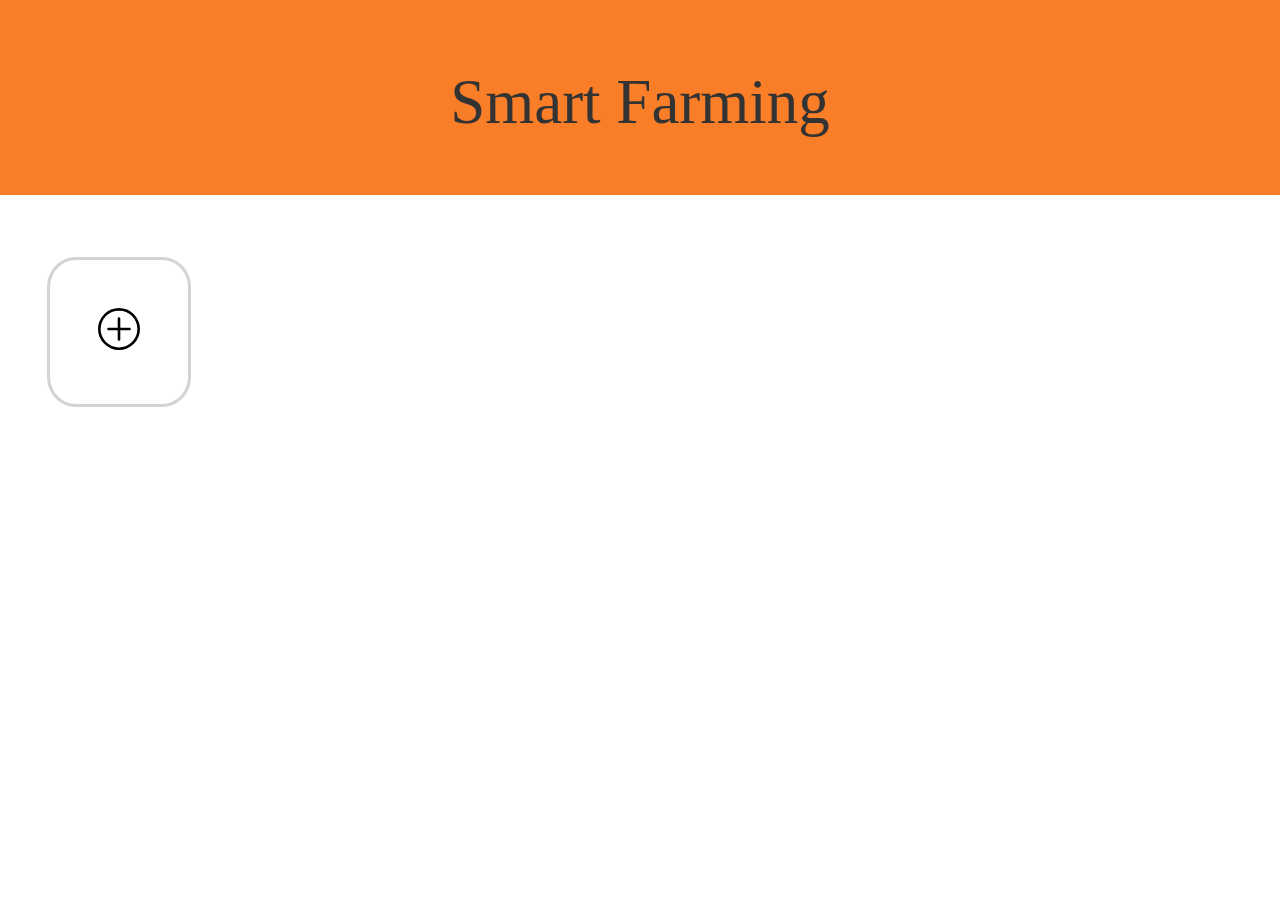
==== index.html @ 33960cea "Rapih2" ====
<!DOCTYPE html>
<html>
  <head>
    <title>SPARTA Milestone 2</title>
    <meta name="viewport" content="width=device-width, initial-scale=1, shrink-to-fit=no">
    <!-- Dengan bootstrap ini websitenya uda responsive -->
    <link rel="stylesheet" href="https://stackpath.bootstrapcdn.com/bootstrap/4.5.0/css/bootstrap.min.css" integrity="sha384-9aIt2nRpC12Uk9gS9baDl411NQApFmC26EwAOH8WgZl5MYYxFfc+NcPb1dKGj7Sk" crossorigin="anonymous">
    <link rel="stylesheet" href="https://maxcdn.bootstrapcdn.com/bootstrap/3.4.1/css/bootstrap.min.css">
    <!-- Kalau misal ada tambahan styling bs d tambah d bwh -->
    <link rel="stylesheet" href="./styles.css" type="text/css"/>
    <script src="https://ajax.googleapis.com/ajax/libs/jquery/3.5.1/jquery.min.js"></script>
    <script src="https://maxcdn.bootstrapcdn.com/bootstrap/3.4.1/js/bootstrap.min.js"></script>
  </head>

  <body>
    <div class="jumbotron text-center">
      <h1 class="text-white">Smart Farming</h1>
    </div>

    <div class="container-fluid">
      <div class="row" id="plot-list">
        <div class="col-sm-4 d-flex justify-content-center">
          <button class="content button" onClick="addPlot()">
            <svg width="3em" height="3em" viewBox="0 0 16 16" class="bi bi-plus-circle" fill="black" xmlns="http://www.w3.org/2000/svg">
              <path fill-rule="evenodd" d="M8 3.5a.5.5 0 0 1 .5.5v4a.5.5 0 0 1-.5.5H4a.5.5 0 0 1 0-1h3.5V4a.5.5 0 0 1 .5-.5z"/>
              <path fill-rule="evenodd" d="M7.5 8a.5.5 0 0 1 .5-.5h4a.5.5 0 0 1 0 1H8.5V12a.5.5 0 0 1-1 0V8z"/>
              <path fill-rule="evenodd" d="M8 15A7 7 0 1 0 8 1a7 7 0 0 0 0 14zm0 1A8 8 0 1 0 8 0a8 8 0 0 0 0 16z"/>
            </svg>
          </button>
        </div>
      </div>
    </div>

    <!-- Modal -->
    <div id="myModal" class="modal fade" role="dialog">
      <div class="modal-dialog">
        <!-- Modal content-->
        <div class="modal-content">
          <div class="modal-body" id="modal-body">
            <div class= "content">
              Contoh ya
              <p id="temperature"></p>
              <p id="temp-indicator"></p>
              <!-- Buat Logicnya tinggal di buka di script.js kalian tambah2in aja -->
            </div>

            <!-- Di bawah ini yang tolong dikerjakan ya gengs -->
            <div>
                Kelembapan 
            </div>
            <div class="content">
              <h2 style="text-align:center">Kadar pH</h2>
              <p style="text-align:center" id="ph"></p>
              <p style="text-align:center" id="ph-indicator"></p>
            </div>
            <div>
                Pencahayaan
            </div>
            <div class = "content"> 
              <img src="Termo.gif" align="left" style="width:60px;height:120px;margin: 0px 0px 0px 0px;">
              <h2 style="text-align:center">Suhu</h2>
              <p style="text-align:center" id="suhu">
              <p style="text-align:center" id="ind-suhu">
            </div>
            <div>
                Kualitas tanah
            </div>
          </div>
          <div class="modal-footer">
            <button type="button" class="btn btn-default" data-dismiss="modal">Close</button>
          </div>
        </div>

      </div>
    </div>

    <script src="./script.js"></script>
  </body>
</html>
---- styles.css ----
* { 
    /* '*' artinya semua element Klo misal mo ganti font tinggal tambahin aja .ttf nya trus ganti src d bwh*/
    font-family: ubuntu;
    src: url(./Ubuntu-Regular.ttf);
}

.jumbotron{
    background-color: rgb(250, 125, 40) !important; 
}

h3 {
    margin-bottom: 32px;
}

.content{
    border: solid lightgray 3px;
    border-radius: 20%;
    padding: 48px;
    margin: 32px;
}

.button {
    background-color: white;
}

.button:hover {
    background-color: rgb(220, 220, 220);
}
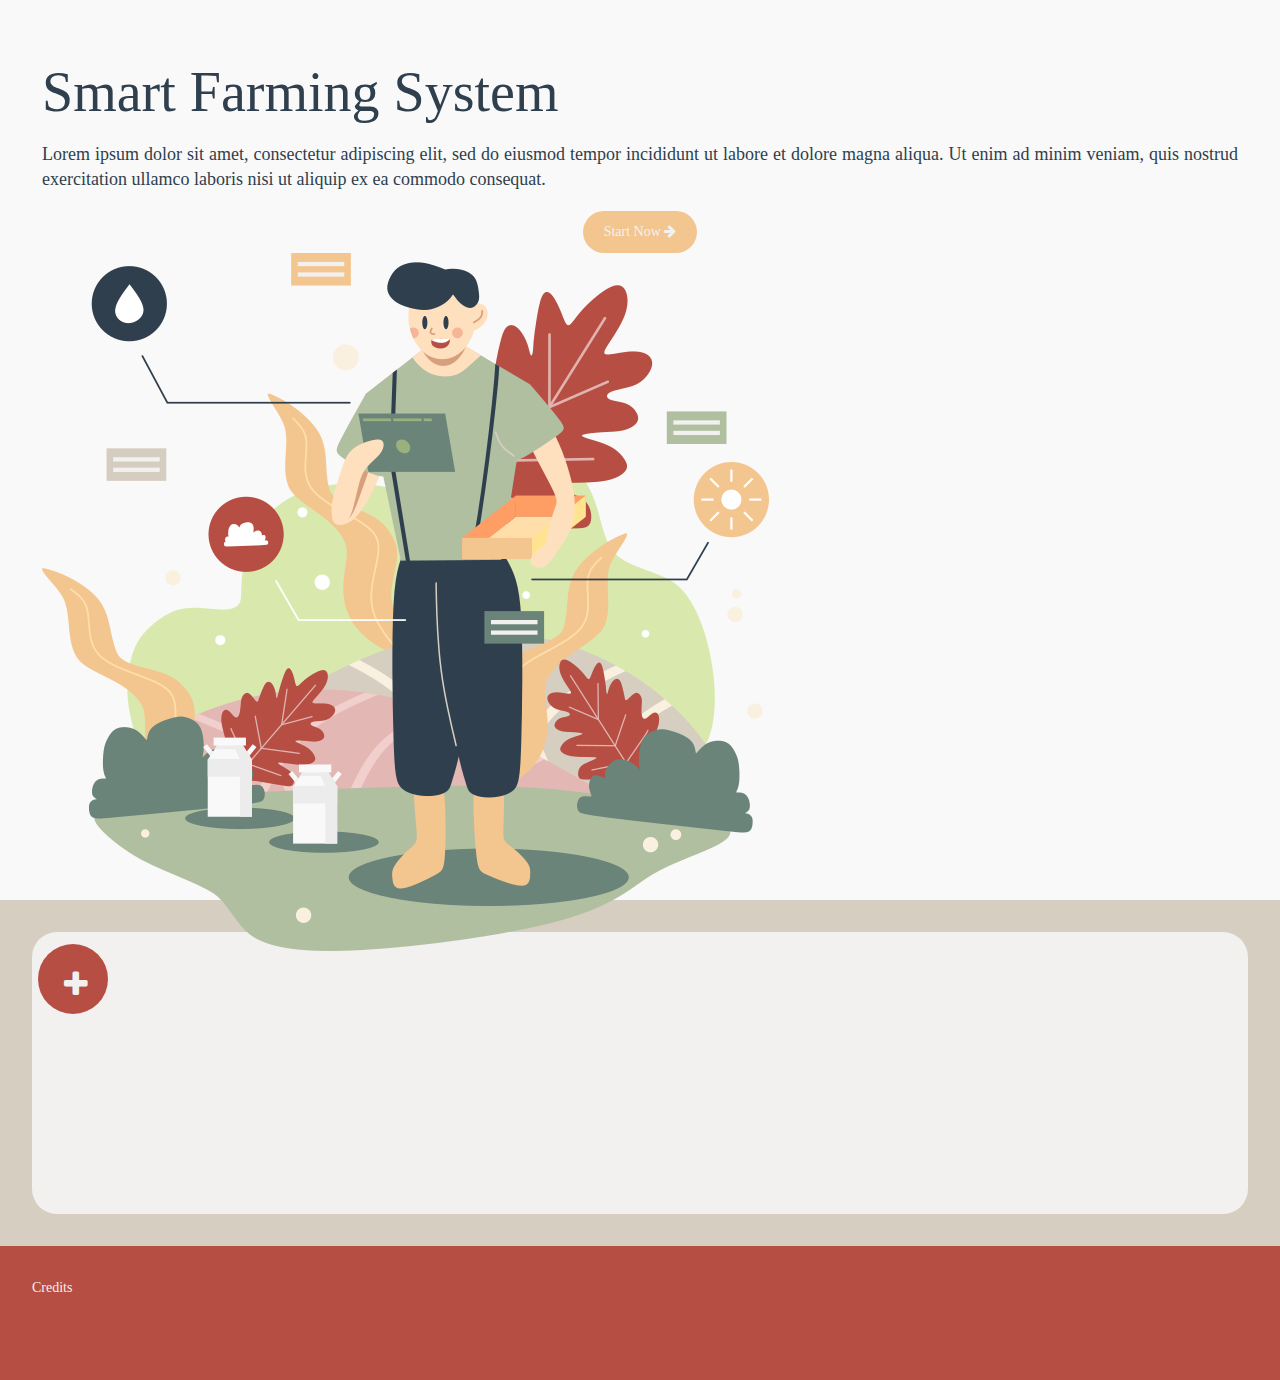
==== commit 340c082a: "ui update v1" ====
--- a/index.html
+++ b/index.html
@@ -1,34 +1,51 @@
 <!DOCTYPE html>
 <html>
   <head>
-    <title>SPARTA Milestone 2</title>
+    <title>Panen - Smart Farming System</title>
     <meta name="viewport" content="width=device-width, initial-scale=1, shrink-to-fit=no">
     <!-- Dengan bootstrap ini websitenya uda responsive -->
     <link rel="stylesheet" href="https://stackpath.bootstrapcdn.com/bootstrap/4.5.0/css/bootstrap.min.css" integrity="sha384-9aIt2nRpC12Uk9gS9baDl411NQApFmC26EwAOH8WgZl5MYYxFfc+NcPb1dKGj7Sk" crossorigin="anonymous">
     <link rel="stylesheet" href="https://maxcdn.bootstrapcdn.com/bootstrap/3.4.1/css/bootstrap.min.css">
     <!-- Kalau misal ada tambahan styling bs d tambah d bwh -->
     <link rel="stylesheet" href="./styles.css" type="text/css"/>
+    <link rel="stylesheet" href="https://cdnjs.cloudflare.com/ajax/libs/font-awesome/4.7.0/css/font-awesome.min.css">
     <script src="https://ajax.googleapis.com/ajax/libs/jquery/3.5.1/jquery.min.js"></script>
     <script src="https://maxcdn.bootstrapcdn.com/bootstrap/3.4.1/js/bootstrap.min.js"></script>
   </head>
 
   <body>
-    <div class="jumbotron text-center">
-      <h1 class="text-white">Smart Farming</h1>
+    <!-- Landing Page -->
+    <div class="col-12 landing-page" style="padding: 3em;">
+      <div class="row container-fluid">
+        <div class="col-6 justify-content-center align-self-center">
+          <h1 class="text-gray title" style="font-size: 4em;">Smart Farming System</h1>
+          <p style="text-align: justify; font-size: 18px; margin-top: 1em; margin-bottom: 1em;">
+            Lorem ipsum dolor sit amet, consectetur adipiscing elit, sed do eiusmod tempor incididunt ut labore et dolore magna aliqua. Ut enim ad minim veniam, quis nostrud exercitation ullamco laboris nisi ut aliquip ex ea commodo consequat. 
+          </p>
+          <div class="text-center">
+            <a href="#content"><button class="btn start-button" style="font-size: 1em;">Start Now </Start><i class="fa fa-arrow-right" aria-hidden="true"></i></button></a>
+          </div>
+        </div>
+
+        <div class="col-6">
+          <img class="img-fluid" src="./illust.png">
+        </div>
+
+      </div>
     </div>
-
-    <div class="container-fluid">
+    
+    <!-- Content -->
+    <div class="container-fluid plot-list-content w-75" id="content">
       <div class="row" id="plot-list">
-        <div class="col-sm-4 d-flex justify-content-center">
-          <button class="content button" onClick="addPlot()">
+          <!-- <button class="content button" onClick="addPlot()"> 
             <svg width="3em" height="3em" viewBox="0 0 16 16" class="bi bi-plus-circle" fill="black" xmlns="http://www.w3.org/2000/svg">
               <path fill-rule="evenodd" d="M8 3.5a.5.5 0 0 1 .5.5v4a.5.5 0 0 1-.5.5H4a.5.5 0 0 1 0-1h3.5V4a.5.5 0 0 1 .5-.5z"/>
               <path fill-rule="evenodd" d="M7.5 8a.5.5 0 0 1 .5-.5h4a.5.5 0 0 1 0 1H8.5V12a.5.5 0 0 1-1 0V8z"/>
               <path fill-rule="evenodd" d="M8 15A7 7 0 1 0 8 1a7 7 0 0 0 0 14zm0 1A8 8 0 1 0 8 0a8 8 0 0 0 0 16z"/>
-            </svg>
-          </button>
-        </div>
+            </svg> 
+          </button> -->
       </div>
+      <button type ="button" class="plus-button float-right" onClick="addPlot()"><i class="fa fa-plus"></i></button>
     </div>
 
     <!-- Modal -->
@@ -37,43 +54,57 @@
         <!-- Modal content-->
         <div class="modal-content">
           <div class="modal-body" id="modal-body">
-            <div class= "content">
-              Contoh ya
-              <p id="temperature"></p>
-              <p id="temp-indicator"></p>
+            <div class="justify-content-center"><img class="plot-img" src="placeholder-modal.png"></div>
+            <div class="title" style="font-size: 24px;">Status Plot</div>
               <!-- Buat Logicnya tinggal di buka di script.js kalian tambah2in aja -->
-            </div>
 
             <!-- Di bawah ini yang tolong dikerjakan ya gengs -->
-            <div>
-                Kelembapan 
-            </div>
-            <div class="content">
-              <h2 style="text-align:center">Kadar pH</h2>
-              <p style="text-align:center" id="ph"></p>
-              <p style="text-align:center" id="ph-indicator"></p>
-            </div>
-            <div>
-                Pencahayaan
-            </div>
-            <div class = "content"> 
-              <img src="Termo.gif" align="left" style="width:60px;height:120px;margin: 0px 0px 0px 0px;">
-              <h2 style="text-align:center">Suhu</h2>
-              <p style="text-align:center" id="suhu">
-              <p style="text-align:center" id="ind-suhu">
-            </div>
-            <div>
-                Kualitas tanah
+            <div class="container-fluid col-12">
+              <div class="row">
+                <div class="col-4">
+                  <div class="title">Kelembapan</div>
+                  <div style="font-size: 1em;">76%</div>
+                </div>
+                <div class="col-4">
+                  <div class="title">Kadar Nutrisi</div>
+                  <div style="font-size: 1em;">76%</div>
+                </div>
+                <div class="col-4">
+                  <div class="title">Pencahayaan</div>
+                  <div style="font-size: 1em;">76%</div>
+                </div>
+              </div>
+
+              <div class="row">
+                <div class="col-6">
+                  <div class="title">Suhu</div>
+                  <div style="font-size: 1em;">
+                    <p id="temperature"></p>
+                    Status :<p id="temp-indicator"></p>
+                  </div>
+                </div>
+                <div class="col-6">
+                  <div class="title">Kualitas Tanah</div>
+                  <div style="font-size: 1em;">76%</div>
+                </div>
+              </div>
             </div>
           </div>
+
           <div class="modal-footer">
             <button type="button" class="btn btn-default" data-dismiss="modal">Close</button>
+            <button type="button" class="btn btn-default" style="border-color: red;" >Delete</button>
           </div>
         </div>
 
       </div>
     </div>
 
+    <div id="credits" class="credits">
+      Credits
+    </div>
+
+
     <script src="./script.js"></script>
   </body>
 </html>--- a/styles.css
+++ b/styles.css
@@ -2,10 +2,37 @@
     /* '*' artinya semua element Klo misal mo ganti font tinggal tambahin aja .ttf nya trus ganti src d bwh*/
     font-family: ubuntu;
     src: url(./Ubuntu-Regular.ttf);
+    color: rgb(47, 63, 77);
 }
 
-.jumbotron{
-    background-color: rgb(250, 125, 40) !important; 
+.vertical-center {
+  margin: 0;
+  position: relative;
+  top: 50%;
+  /* transform: translateY(-50%); */
+}
+
+.title {
+    font-family: Yeseva One;
+    src: url(./YesevaOne-Regular.ttf);
+}
+
+html, body{
+    background-color: #d5cec1;
+    height: 100%;
+}
+
+.landing-page{
+    background-color: rgb(249, 249, 249) !important; 
+    height: 100%;
+    
+}
+
+.pos{
+    position:absolute;
+    top:50px;
+    /* right:50%; */
+    /* margin-right:200px; */
 }
 
 h3 {
@@ -13,16 +40,83 @@
 }
 
 .content{
-    border: solid lightgray 3px;
     border-radius: 20%;
     padding: 48px;
     margin: 32px;
+    filter: drop-shadow(0px 0px 5px  gray);
+}
+
+.plot-list-content{
+    background-color: #f2f1ef;
+    border-radius: 25px;
+    padding-top: 12px;
+    padding-left: 6px;
+    padding-right: 6px;
+    padding-bottom: 200px;
+    margin: 32px;
+}
+
+.plot-content{
+    background-color: #f2f1ef;
+    border-radius: 20px;
+    padding-bottom: 34px;
+    margin: 32px;
+    filter: drop-shadow(0px 0px 5px  lightgray);
+}
+
+.plot-img{
+    border-top-left-radius: 20px;
+    border-top-right-radius: 20px;
+    object-fit: cover;
+}
+
+.plot-check{
+    padding-left: 2em;
+    padding-right: 2em;
+    border-radius: 20px;
+    border-color: gray;
+}
+
+.plus-button{
+    background-color: #b64e43;
+    border-radius: 35px;
+    border: none;
+    position: sticky;
+    font-size: 30px;
+    text-align: center;
+    padding: 20px 26px;
+    width: 70px; 
+    height: 70px; 
+}
+
+.fa-arrow-right, .fa-plus{
+    color: #f2f1ef;
 }
 
 .button {
-    background-color: white;
+    border: none;
+    background-color: #f2f1ef;
 }
 
 .button:hover {
     background-color: rgb(220, 220, 220);
-}+}
+
+.start-button{
+    background-color: rgb(243, 197, 143);
+    border-radius: 25px;
+    padding-top: 10px;
+    padding-bottom: 10px;
+    padding-left: 20px;
+    padding-right: 20px;
+    color: #f2f1ef;
+}
+
+.credits{
+    background-color: #b64e43;
+    padding-left: 32px;
+    padding-right: 32px;
+    padding-top: 32px;
+    padding-bottom: 82px;
+    color: #f2f1ef;
+}
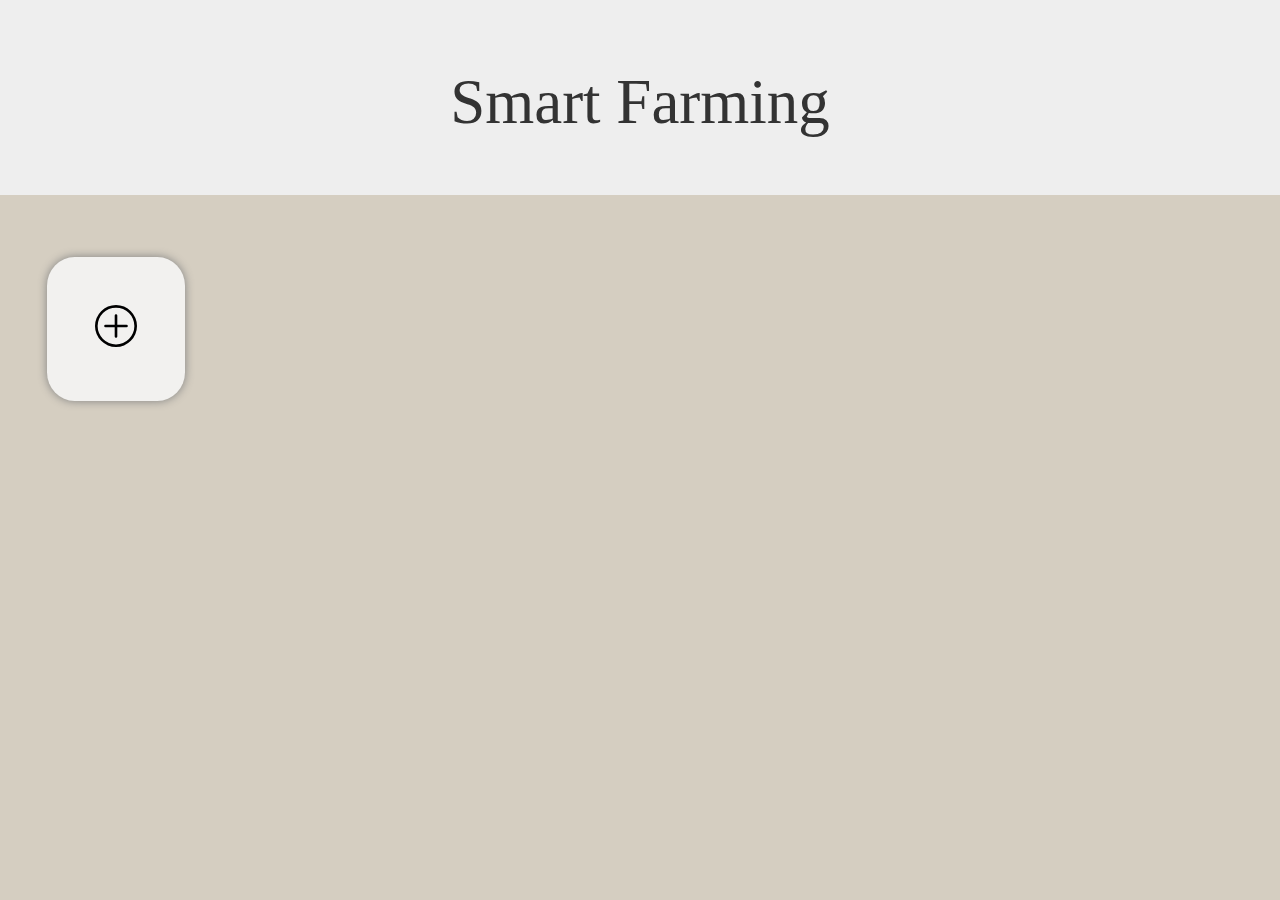
==== commit e836fafc: "Merging and rapih2" ====
--- a/index.html
+++ b/index.html
@@ -1,51 +1,34 @@
 <!DOCTYPE html>
 <html>
   <head>
-    <title>Panen - Smart Farming System</title>
+    <title>SPARTA Milestone 2</title>
     <meta name="viewport" content="width=device-width, initial-scale=1, shrink-to-fit=no">
     <!-- Dengan bootstrap ini websitenya uda responsive -->
     <link rel="stylesheet" href="https://stackpath.bootstrapcdn.com/bootstrap/4.5.0/css/bootstrap.min.css" integrity="sha384-9aIt2nRpC12Uk9gS9baDl411NQApFmC26EwAOH8WgZl5MYYxFfc+NcPb1dKGj7Sk" crossorigin="anonymous">
     <link rel="stylesheet" href="https://maxcdn.bootstrapcdn.com/bootstrap/3.4.1/css/bootstrap.min.css">
     <!-- Kalau misal ada tambahan styling bs d tambah d bwh -->
     <link rel="stylesheet" href="./styles.css" type="text/css"/>
-    <link rel="stylesheet" href="https://cdnjs.cloudflare.com/ajax/libs/font-awesome/4.7.0/css/font-awesome.min.css">
     <script src="https://ajax.googleapis.com/ajax/libs/jquery/3.5.1/jquery.min.js"></script>
     <script src="https://maxcdn.bootstrapcdn.com/bootstrap/3.4.1/js/bootstrap.min.js"></script>
   </head>
 
   <body>
-    <!-- Landing Page -->
-    <div class="col-12 landing-page" style="padding: 3em;">
-      <div class="row container-fluid">
-        <div class="col-6 justify-content-center align-self-center">
-          <h1 class="text-gray title" style="font-size: 4em;">Smart Farming System</h1>
-          <p style="text-align: justify; font-size: 18px; margin-top: 1em; margin-bottom: 1em;">
-            Lorem ipsum dolor sit amet, consectetur adipiscing elit, sed do eiusmod tempor incididunt ut labore et dolore magna aliqua. Ut enim ad minim veniam, quis nostrud exercitation ullamco laboris nisi ut aliquip ex ea commodo consequat. 
-          </p>
-          <div class="text-center">
-            <a href="#content"><button class="btn start-button" style="font-size: 1em;">Start Now </Start><i class="fa fa-arrow-right" aria-hidden="true"></i></button></a>
-          </div>
-        </div>
+    <div class="jumbotron text-center">
+      <h1 class="text-white">Smart Farming</h1>
+    </div>
 
-        <div class="col-6">
-          <img class="img-fluid" src="./illust.png">
-        </div>
-
-      </div>
-    </div>
-    
-    <!-- Content -->
-    <div class="container-fluid plot-list-content w-75" id="content">
+    <div class="container-fluid">
       <div class="row" id="plot-list">
-          <!-- <button class="content button" onClick="addPlot()"> 
+        <div class="col-sm-4 d-flex justify-content-center">
+          <button class="content button" onClick="addPlot()">
             <svg width="3em" height="3em" viewBox="0 0 16 16" class="bi bi-plus-circle" fill="black" xmlns="http://www.w3.org/2000/svg">
               <path fill-rule="evenodd" d="M8 3.5a.5.5 0 0 1 .5.5v4a.5.5 0 0 1-.5.5H4a.5.5 0 0 1 0-1h3.5V4a.5.5 0 0 1 .5-.5z"/>
               <path fill-rule="evenodd" d="M7.5 8a.5.5 0 0 1 .5-.5h4a.5.5 0 0 1 0 1H8.5V12a.5.5 0 0 1-1 0V8z"/>
               <path fill-rule="evenodd" d="M8 15A7 7 0 1 0 8 1a7 7 0 0 0 0 14zm0 1A8 8 0 1 0 8 0a8 8 0 0 0 0 16z"/>
-            </svg> 
-          </button> -->
+            </svg>
+          </button>
+        </div>
       </div>
-      <button type ="button" class="plus-button float-right" onClick="addPlot()"><i class="fa fa-plus"></i></button>
     </div>
 
     <!-- Modal -->
@@ -54,57 +37,43 @@
         <!-- Modal content-->
         <div class="modal-content">
           <div class="modal-body" id="modal-body">
-            <div class="justify-content-center"><img class="plot-img" src="placeholder-modal.png"></div>
-            <div class="title" style="font-size: 24px;">Status Plot</div>
-              <!-- Buat Logicnya tinggal di buka di script.js kalian tambah2in aja -->
 
             <!-- Di bawah ini yang tolong dikerjakan ya gengs -->
-            <div class="container-fluid col-12">
-              <div class="row">
-                <div class="col-4">
-                  <div class="title">Kelembapan</div>
-                  <div style="font-size: 1em;">76%</div>
-                </div>
-                <div class="col-4">
-                  <div class="title">Kadar Nutrisi</div>
-                  <div style="font-size: 1em;">76%</div>
-                </div>
-                <div class="col-4">
-                  <div class="title">Pencahayaan</div>
-                  <div style="font-size: 1em;">76%</div>
-                </div>
-              </div>
-
-              <div class="row">
-                <div class="col-6">
-                  <div class="title">Suhu</div>
-                  <div style="font-size: 1em;">
-                    <p id="temperature"></p>
-                    Status :<p id="temp-indicator"></p>
-                  </div>
-                </div>
-                <div class="col-6">
-                  <div class="title">Kualitas Tanah</div>
-                  <div style="font-size: 1em;">76%</div>
-                </div>
-              </div>
+            <div class="content">
+              <h2 style="text-align:center">Kelembapan</h2>
+              <p style="text-align:center" id="humidity"></p>
+              <p style="text-align:center" id="humidity-indicator"></p>
+            </div>
+            <div class="content">
+              <h2 style="text-align:center">Kadar pH</h2>
+              <p style="text-align:center" id="ph"></p>
+              <p style="text-align:center" id="ph-indicator"></p>
+            </div>
+            <div class="content">
+              <h2 style="text-align:center">Pencahayaan</h2>
+              <p style="text-align:center" id="Pencahayaan (Lux)"></p>
+              <p style="text-align:center" id="Pencahayaan (Lux) - indicator"></p>
+            </div>
+            <div class = "content"> 
+              <img src="Termo.gif" align="left" style="width:60px;height:120px;margin: 0px 0px 0px 0px;">
+              <h2 style="text-align:center">Suhu</h2>
+              <p style="text-align:center" id="suhu"></p>
+              <p style="text-align:center" id="ind-suhu"></p>
+            </div>
+            <div class = "content">
+              <h2 style="text-align:center">Persentase Nitrogen</h2>
+              <p style="text-align:center" id="N"></p>
+              <p style="text-align:center" id="N-indicator"></p>
             </div>
           </div>
-
           <div class="modal-footer">
             <button type="button" class="btn btn-default" data-dismiss="modal">Close</button>
-            <button type="button" class="btn btn-default" style="border-color: red;" >Delete</button>
           </div>
         </div>
 
       </div>
     </div>
 
-    <div id="credits" class="credits">
-      Credits
-    </div>
-
-
     <script src="./script.js"></script>
   </body>
 </html>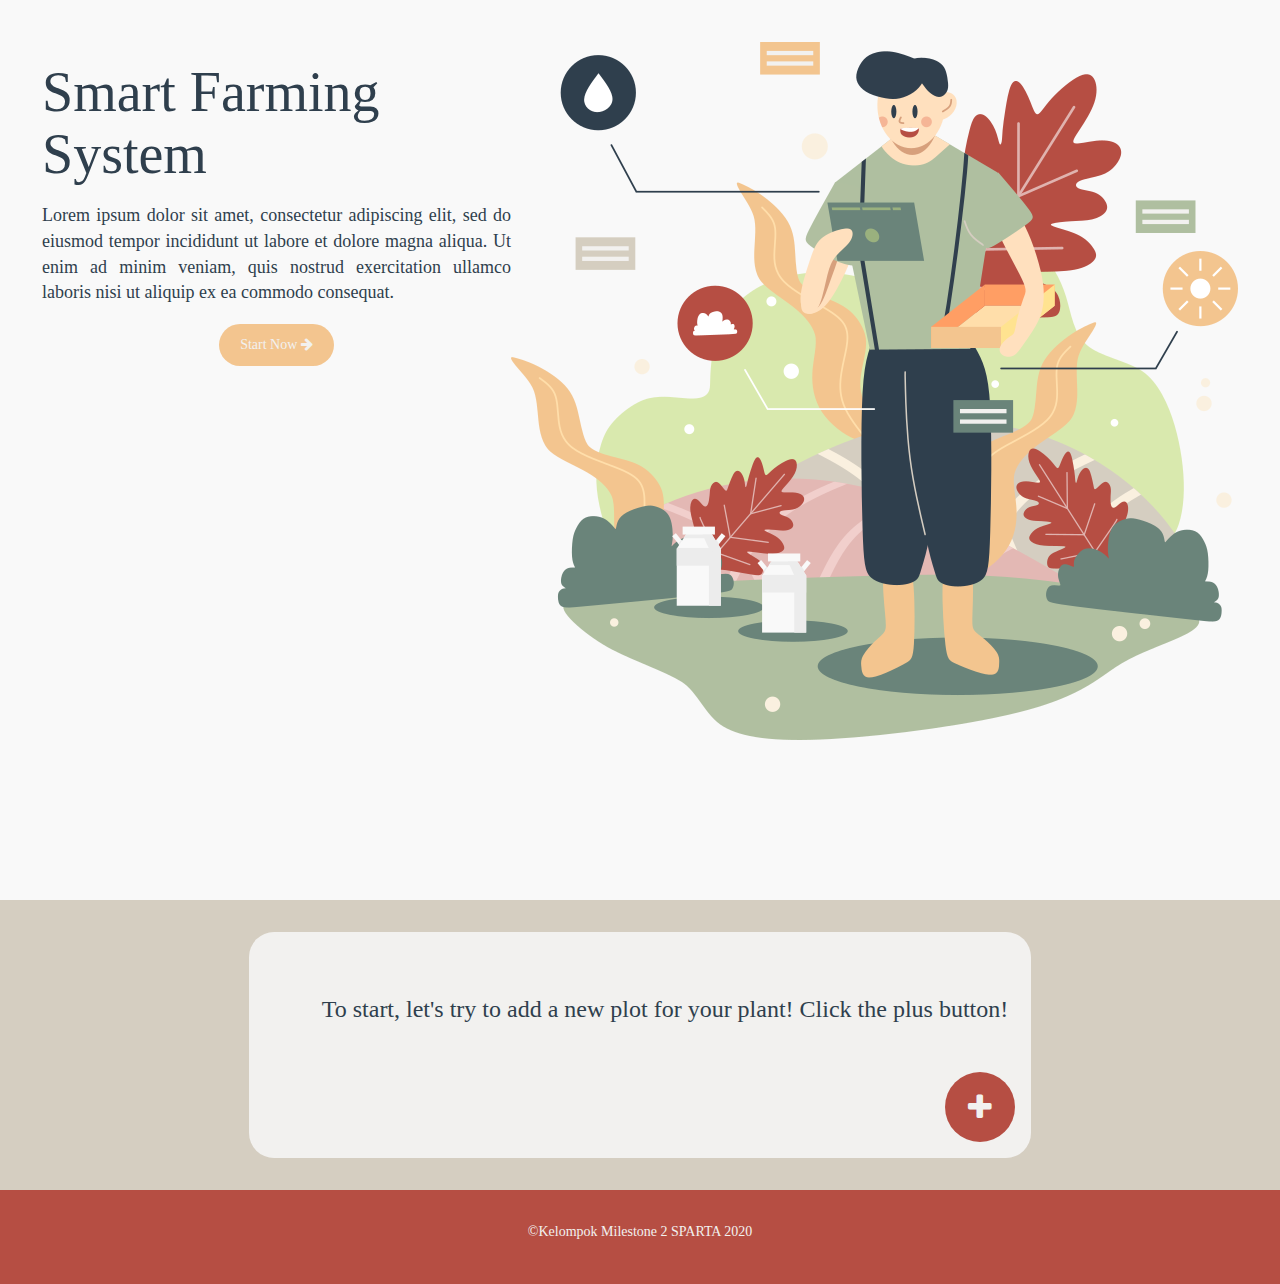
==== commit 661cb139: "Last edit #1" ====
--- a/index.html
+++ b/index.html
@@ -1,31 +1,46 @@
 <!DOCTYPE html>
 <html>
   <head>
-    <title>SPARTA Milestone 2</title>
+    <title>Panen - Smart Farming System</title>
     <meta name="viewport" content="width=device-width, initial-scale=1, shrink-to-fit=no">
     <!-- Dengan bootstrap ini websitenya uda responsive -->
     <link rel="stylesheet" href="https://stackpath.bootstrapcdn.com/bootstrap/4.5.0/css/bootstrap.min.css" integrity="sha384-9aIt2nRpC12Uk9gS9baDl411NQApFmC26EwAOH8WgZl5MYYxFfc+NcPb1dKGj7Sk" crossorigin="anonymous">
     <link rel="stylesheet" href="https://maxcdn.bootstrapcdn.com/bootstrap/3.4.1/css/bootstrap.min.css">
     <!-- Kalau misal ada tambahan styling bs d tambah d bwh -->
     <link rel="stylesheet" href="./styles.css" type="text/css"/>
+    <link rel="stylesheet" href="https://cdnjs.cloudflare.com/ajax/libs/font-awesome/4.7.0/css/font-awesome.min.css">
     <script src="https://ajax.googleapis.com/ajax/libs/jquery/3.5.1/jquery.min.js"></script>
     <script src="https://maxcdn.bootstrapcdn.com/bootstrap/3.4.1/js/bootstrap.min.js"></script>
   </head>
 
   <body>
-    <div class="jumbotron text-center">
-      <h1 class="text-white">Smart Farming</h1>
+    <!-- Landing Page -->
+    <div class="col-12 landing-page" style="padding: 3em;">
+      <div class="row container-fluid lander">
+        <div class="halfCell justify-content-center align-self-center">
+          <h1 class="text-gray title smartTitle" style="font-size: 4em;">Smart Farming System</h1>
+          <p class="smaller" style="text-align: justify; font-size: 18px; margin-top: 1em; margin-bottom: 1em;">
+            Lorem ipsum dolor sit amet, consectetur adipiscing elit, sed do eiusmod tempor incididunt ut labore et dolore magna aliqua. Ut enim ad minim veniam, quis nostrud exercitation ullamco laboris nisi ut aliquip ex ea commodo consequat. 
+          </p>
+          <div class="text-center">
+            <a href="#content"><button class="btn start-button" style="font-size: 1em;">Start Now </Start><i class="fa fa-arrow-right" aria-hidden="true"></i></button></a>
+          </div>
+        </div>
+
+        <div class="halfCell">
+          <img class="img-fluid" src="./illust.png">
+        </div>
+
+      </div>
     </div>
-
-    <div class="container-fluid">
-      <div class="row" id="plot-list">
-        <div class="col-sm-4 d-flex justify-content-center">
-          <button class="content button" onClick="addPlot()">
-            <svg width="3em" height="3em" viewBox="0 0 16 16" class="bi bi-plus-circle" fill="black" xmlns="http://www.w3.org/2000/svg">
-              <path fill-rule="evenodd" d="M8 3.5a.5.5 0 0 1 .5.5v4a.5.5 0 0 1-.5.5H4a.5.5 0 0 1 0-1h3.5V4a.5.5 0 0 1 .5-.5z"/>
-              <path fill-rule="evenodd" d="M7.5 8a.5.5 0 0 1 .5-.5h4a.5.5 0 0 1 0 1H8.5V12a.5.5 0 0 1-1 0V8z"/>
-              <path fill-rule="evenodd" d="M8 15A7 7 0 1 0 8 1a7 7 0 0 0 0 14zm0 1A8 8 0 1 0 8 0a8 8 0 0 0 0 16z"/>
-            </svg>
+    
+    <!-- Content -->
+    <div class="main">
+      <div class="container-fluid plot-list-content w-75" id="content">
+        <div class="row" id="plot-list">
+          <h3 class="intro" id="intro">To start, let's try to add a new plot for your plant! Click the plus button!</h3>
+          <button type ="button" class="plus-button main addButton" onClick="addPlot()">
+            <i class="fa fa-plus"></i>
           </button>
         </div>
       </div>
@@ -37,35 +52,40 @@
         <!-- Modal content-->
         <div class="modal-content">
           <div class="modal-body" id="modal-body">
+            <div class="justify-content-center"><img class="plot-img" src="placeholder-modal.png"></div>
+            <h1 class="title" style="font-size: 24px;" id="modal-title"></h1>
+              <!-- Buat Logicnya tinggal di buka di script.js kalian tambah2in aja -->
 
             <!-- Di bawah ini yang tolong dikerjakan ya gengs -->
-            <div class="content">
-              <h2 style="text-align:center">Kelembapan</h2>
-              <p style="text-align:center" id="humidity"></p>
-              <p style="text-align:center" id="humidity-indicator"></p>
-            </div>
-            <div class="content">
-              <h2 style="text-align:center">Kadar pH</h2>
-              <p style="text-align:center" id="ph"></p>
-              <p style="text-align:center" id="ph-indicator"></p>
-            </div>
-            <div class="content">
-              <h2 style="text-align:center">Pencahayaan</h2>
-              <p style="text-align:center" id="Pencahayaan (Lux)"></p>
-              <p style="text-align:center" id="Pencahayaan (Lux) - indicator"></p>
-            </div>
-            <div class = "content"> 
-              <img src="Termo.gif" align="left" style="width:60px;height:120px;margin: 0px 0px 0px 0px;">
-              <h2 style="text-align:center">Suhu</h2>
-              <p style="text-align:center" id="suhu"></p>
-              <p style="text-align:center" id="ind-suhu"></p>
-            </div>
-            <div class = "content">
-              <h2 style="text-align:center">Persentase Nitrogen</h2>
-              <p style="text-align:center" id="N"></p>
-              <p style="text-align:center" id="N-indicator"></p>
+            <div class="container-fluid col-12">
+              <div class="tanaman-content">
+                <h4 style="text-align:center">Kelembapan</h4>
+                <p style="text-align:center" id="humidity"></p>
+                <p style="text-align:center" id="humidity-indicator"></p>
+              </div>
+              <div class="tanaman-content">
+                <h4 style="text-align:center">Kadar pH</h4>
+                <p style="text-align:center" id="ph"></p>
+                <p style="text-align:center" id="ph-indicator"></p>
+              </div>
+              <div class="tanaman-content">
+                <h4 style="text-align:center">Pencahayaan</h4>
+                <p style="text-align:center" id="Pencahayaan (Lux)"></p>
+                <p style="text-align:center" id="Pencahayaan (Lux) - indicator"></p>
+              </div>
+              <div class = "tanaman-content"> 
+                <h4 style="text-align:center">Suhu</h4>
+                <p style="text-align:center" id="suhu"></p>
+                <p style="text-align:center" id="ind-suhu"></p>
+              </div>
+              <div class = "tanaman-content">
+                <h4 style="text-align:center">Persentase Nitrogen</h4>
+                <p style="text-align:center" id="N"></p>
+                <p style="text-align:center" id="N-indicator"></p>
+              </div>
             </div>
           </div>
+
           <div class="modal-footer">
             <button type="button" class="btn btn-default" data-dismiss="modal">Close</button>
           </div>
@@ -74,6 +94,11 @@
       </div>
     </div>
 
+    <div id="credits" class="credits">
+      <p>&copy;Kelompok Milestone 2 SPARTA 2020</p>
+    </div>
+
+
     <script src="./script.js"></script>
   </body>
 </html>--- a/styles.css
+++ b/styles.css
@@ -50,10 +50,22 @@
     background-color: #f2f1ef;
     border-radius: 25px;
     padding-top: 12px;
-    padding-left: 6px;
+    padding-left: 24px;
     padding-right: 6px;
-    padding-bottom: 200px;
+    padding-bottom: 72px;
     margin: 32px;
+    position: relative;
+    display: flex;
+    text-align: left;
+}
+
+.intro {
+    padding: 32px;
+    padding-left: 64px;
+}
+
+#plot-list{
+    display: flex;
 }
 
 .plot-content{
@@ -68,6 +80,7 @@
     border-top-left-radius: 20px;
     border-top-right-radius: 20px;
     object-fit: cover;
+    width: 99%;
 }
 
 .plot-check{
@@ -117,6 +130,65 @@
     padding-left: 32px;
     padding-right: 32px;
     padding-top: 32px;
-    padding-bottom: 82px;
+    padding-bottom: 32px;
+    display: flex;
+    align-items: center;
+    justify-content: center;
+}
+
+.credits p{
     color: #f2f1ef;
 }
+
+.tanaman-content{
+    margin: 16px;
+    background-color: #ece4d5;
+    border-radius: 35px;
+    padding: 8px;
+}
+
+.main{
+    display: flex;
+    justify-content: center;
+    align-items: center;
+}
+
+.addButton{
+    position: absolute;
+    bottom: 16px;
+    right: 16px;
+}
+
+.image-landing{
+    width: 99%;
+}
+
+.lander{
+    display: flex;
+    flex-direction: row;
+    flex: 1;
+    justify-items: center;
+}
+
+.halfCell{
+    flex: 0.5;
+}
+
+@media only screen and (max-width: 530px){
+    .lander{
+        flex-direction: column;
+    }
+
+    .smartTitle{
+        margin-top: 0px !important;
+        font-size: xx-large !important;
+    }
+
+    .smaller{
+        font-size: medium !important;
+    }
+
+    .start-button{
+        margin-bottom: 24px;
+    }
+}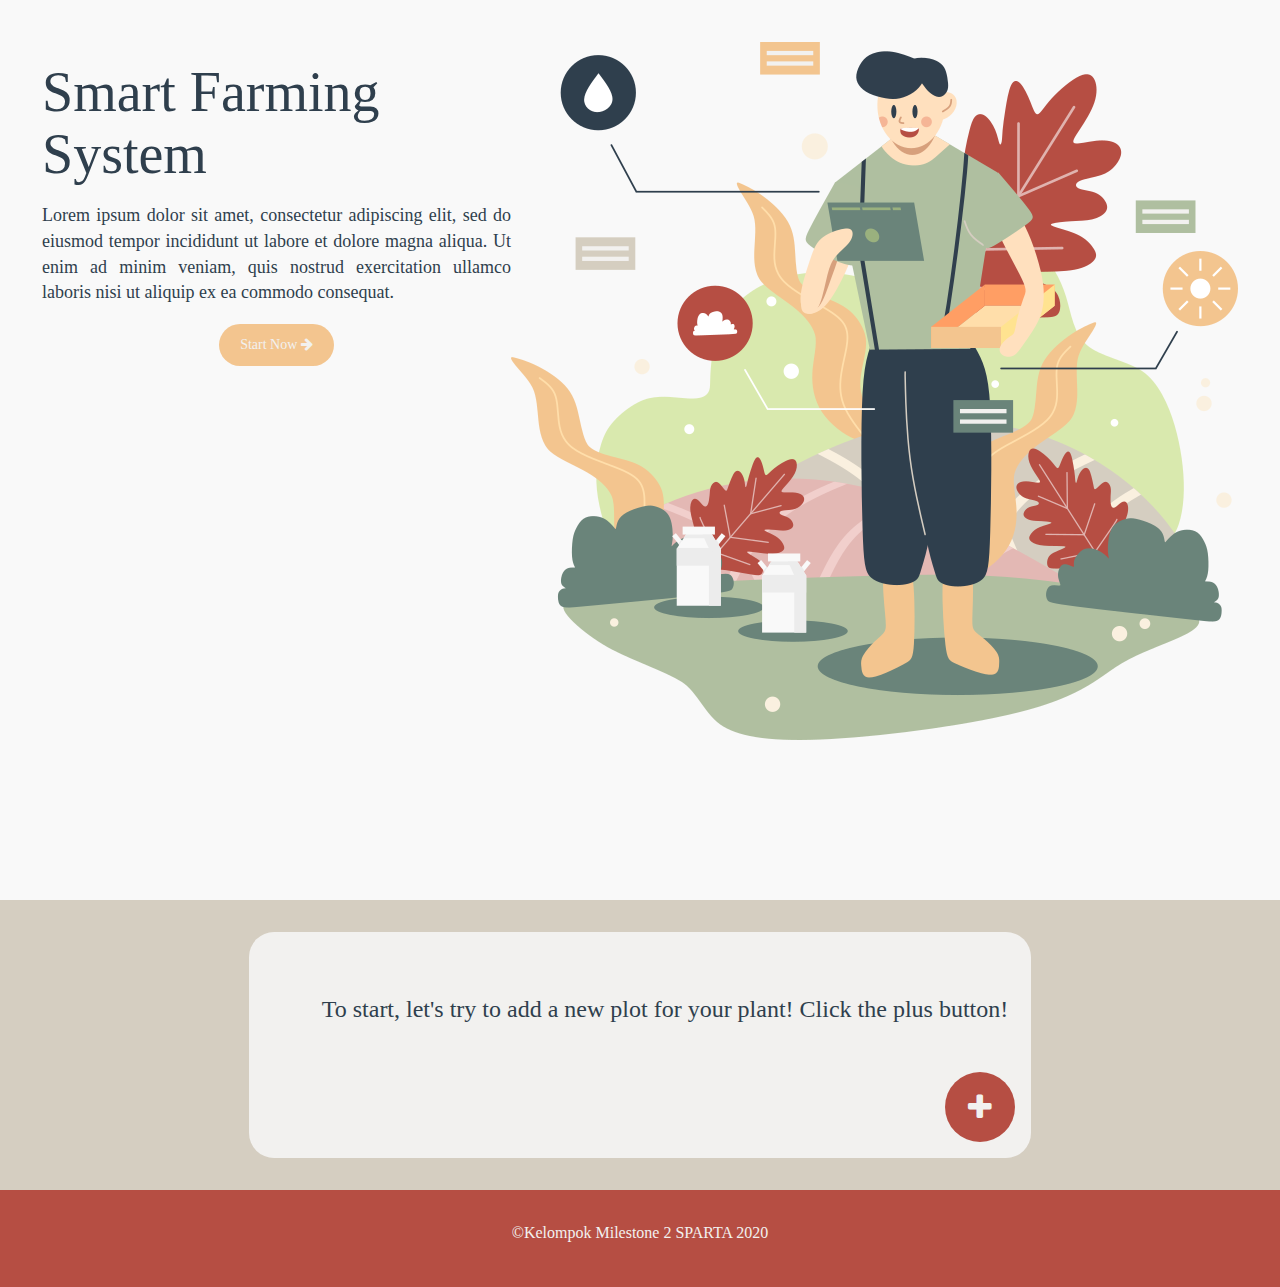
==== commit 1617f692: "Last edit #2" ====
--- a/index.html
+++ b/index.html
@@ -4,6 +4,7 @@
     <title>Panen - Smart Farming System</title>
     <meta name="viewport" content="width=device-width, initial-scale=1, shrink-to-fit=no">
     <!-- Dengan bootstrap ini websitenya uda responsive -->
+    <link rel="icon" href="./illust.png">
     <link rel="stylesheet" href="https://stackpath.bootstrapcdn.com/bootstrap/4.5.0/css/bootstrap.min.css" integrity="sha384-9aIt2nRpC12Uk9gS9baDl411NQApFmC26EwAOH8WgZl5MYYxFfc+NcPb1dKGj7Sk" crossorigin="anonymous">
     <link rel="stylesheet" href="https://maxcdn.bootstrapcdn.com/bootstrap/3.4.1/css/bootstrap.min.css">
     <!-- Kalau misal ada tambahan styling bs d tambah d bwh -->
--- a/styles.css
+++ b/styles.css
@@ -138,6 +138,7 @@
 
 .credits p{
     color: #f2f1ef;
+    font-size: medium;
 }
 
 .tanaman-content{
@@ -191,4 +192,8 @@
     .start-button{
         margin-bottom: 24px;
     }
+
+    .intro{
+        font-size: large;
+    }
 }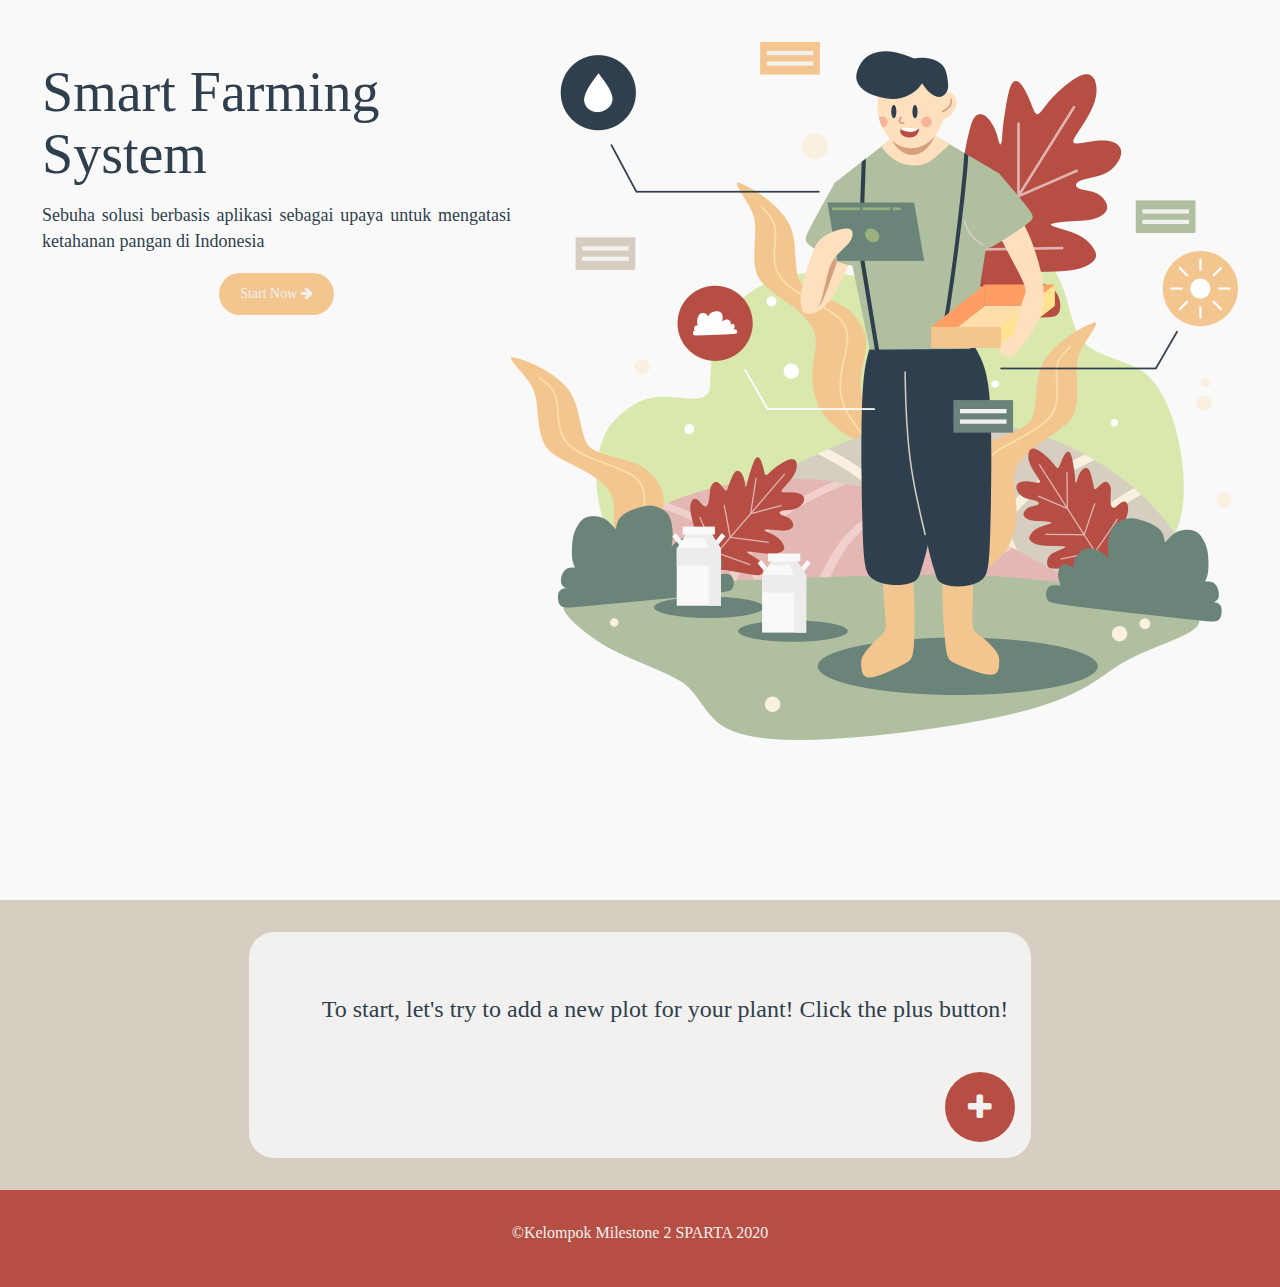
==== commit ed81a158: "Update index.html" ====
--- a/index.html
+++ b/index.html
@@ -21,7 +21,7 @@
         <div class="halfCell justify-content-center align-self-center">
           <h1 class="text-gray title smartTitle" style="font-size: 4em;">Smart Farming System</h1>
           <p class="smaller" style="text-align: justify; font-size: 18px; margin-top: 1em; margin-bottom: 1em;">
-            Lorem ipsum dolor sit amet, consectetur adipiscing elit, sed do eiusmod tempor incididunt ut labore et dolore magna aliqua. Ut enim ad minim veniam, quis nostrud exercitation ullamco laboris nisi ut aliquip ex ea commodo consequat. 
+            Sebuha solusi berbasis aplikasi sebagai upaya untuk mengatasi ketahanan pangan di Indonesia
           </p>
           <div class="text-center">
             <a href="#content"><button class="btn start-button" style="font-size: 1em;">Start Now </Start><i class="fa fa-arrow-right" aria-hidden="true"></i></button></a>
@@ -102,4 +102,4 @@
 
     <script src="./script.js"></script>
   </body>
-</html>+</html>
--- a/styles.css
+++ b/styles.css
@@ -196,4 +196,8 @@
     .intro{
         font-size: large;
     }
+
+    #plot-list{
+        justify-content: center;
+    }
 }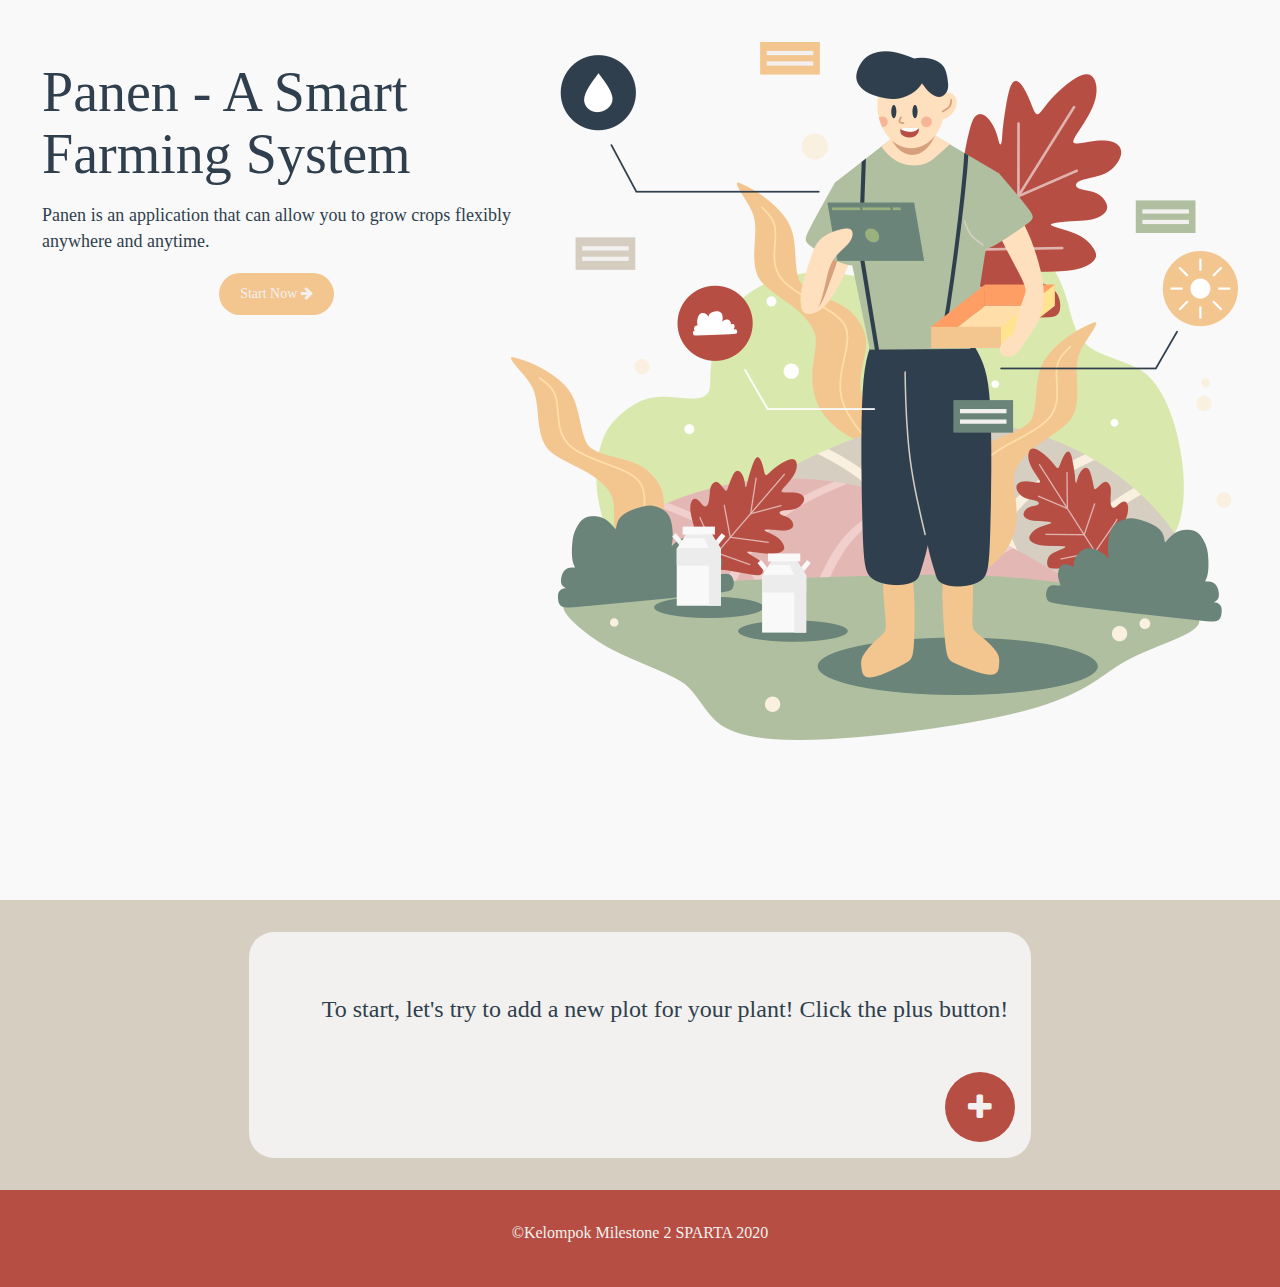
==== commit 633b8971: "update andres" ====
--- a/index.html
+++ b/index.html
@@ -19,9 +19,9 @@
     <div class="col-12 landing-page" style="padding: 3em;">
       <div class="row container-fluid lander">
         <div class="halfCell justify-content-center align-self-center">
-          <h1 class="text-gray title smartTitle" style="font-size: 4em;">Smart Farming System</h1>
+          <h1 class="text-gray title smartTitle" style="font-size: 4em;">Panen - A Smart Farming System</h1>
           <p class="smaller" style="text-align: justify; font-size: 18px; margin-top: 1em; margin-bottom: 1em;">
-            Sebuha solusi berbasis aplikasi sebagai upaya untuk mengatasi ketahanan pangan di Indonesia
+            Panen is an application that can allow you to grow crops flexibly anywhere and anytime.
           </p>
           <div class="text-center">
             <a href="#content"><button class="btn start-button" style="font-size: 1em;">Start Now </Start><i class="fa fa-arrow-right" aria-hidden="true"></i></button></a>
